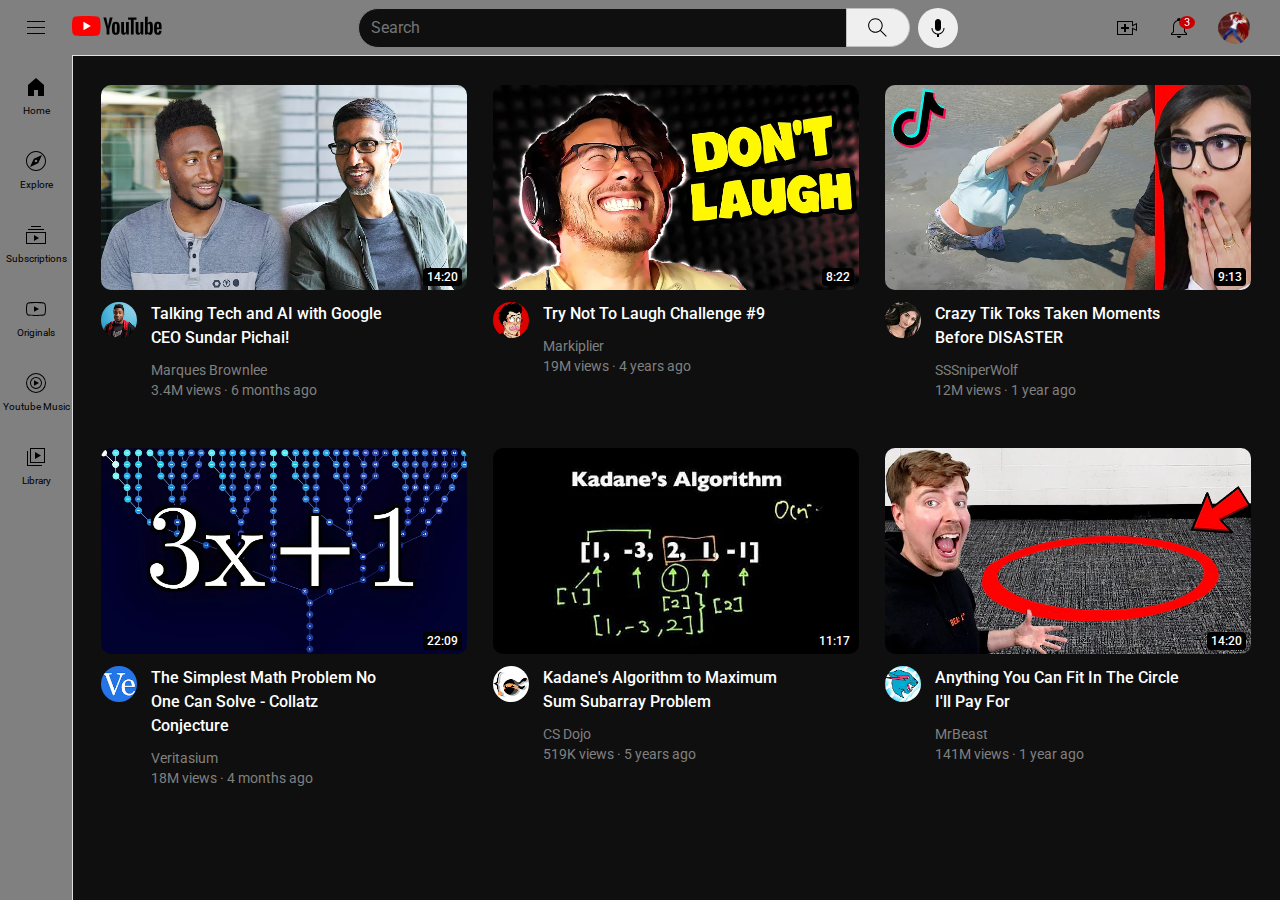
==== index.html @ 35b1c68c "Rename youtube.html to index.html" ====
<!DOCTYPE html>
<html>
  <head>
    <title>
      Youtube Clone
    </title>
    <meta charset="utf-8">
    <meta name="viewport" content="width=device-width, initial-scale=1">
    <link rel="shortcut icon" href="favicon.ico">
    <link rel="preconnect" href="https://fonts.googleapis.com">
    <link rel="preconnect" href="https://fonts.gstatic.com" crossorigin>
    <link href="https://fonts.googleapis.com/css2?family=Roboto:wght@400;500;700&display=swap" rel="stylesheet">  
    <link rel="stylesheet" href="general.css">
    <link rel="stylesheet" href="video-preview.css">
    <link rel="stylesheet" href="header.css">
    <link rel="stylesheet" href="sidebar.css">
  </head>
  <body>
    <div id="header" class="header">
      <div class="left-section">
        <img class="hamburger-menu" src="header-icons/hamburger-menu.svg">
        <a href="https://www.youtube.com/">
          <img class="youtube-logo" src="header-icons/youtube-logo.svg">
        </a>
      </div>
      <div class="middle-section">
        <input class="search-bar" type="text" placeholder="Search">
        <button class="search-button">
          <img class="search" src="header-icons/search.svg">
          <div class="tooltip">Search</div>
          <!--Put position absolute in position-->
        </button>
        <button class="voice-search-button">
          <img class= "voice-search" src="header-icons/voice-search-icon.svg">
          <div class="tooltip">Search with your voice</div>
        </button>
      </div>
      <div class="right-section">
        <div class="upload-icon-container">
          <img class="upload" src="header-icons/upload.svg">
          <div class="tooltip">Create</div>
        </div>
        <div class="notifications-container">
          <img class="notifications" src="header-icons/notifications.svg">
          <div class="notifications-count">3</div>
          <div class="tooltip">Notifications</div>
        </div>
        <img class="my-channel" src="header-icons/aoko.jpg">
      </div>
    </div>

    <div id="nav" class="sidebar">
      <div class="sidebar-link">
        <img src="sidebar-icons/home.svg">
        <div>Home</div>
      </div>
      <div class="sidebar-link">
        <img src="sidebar-icons/explore.svg">
        <div>Explore</div>
      </div>
      <div class="sidebar-link">
        <img src="sidebar-icons/subscriptions.svg">
        <div>Subscriptions</div>
      </div>
      <div class="sidebar-link">
        <img src="sidebar-icons/originals.svg">
        <div>Originals</div>
      </div>
      <div class="sidebar-link">
        <img src="sidebar-icons/youtube-music.svg">
        <div>Youtube Music</div>
      </div>
      <div class="sidebar-link">
        <img src="sidebar-icons/library.svg">
        <div>Library</div>
      </div>
    </div>
    <div id="main">
      <div class="video-grid">
        <div class="video-preview">
          <a class="video-preview-link" href="https://www.youtube.com/watch?v=n2RNcPRtAiY">
            <div class="video-preview-link"></div>
          </a>
          <div class="thumbnail-row">
            <div>
              <a class= "video-link" href="https://www.youtube.com/watch?v=n2RNcPRtAiY">
                <img class="thumbnail" src="thumbnails/thumbnail-1.webp">
              </a>
            </div>
            <div class="video-time">
              <p>14:20</p>
            </div>
          </div>
          <div class="video-info-grid">
            <div class="channel-picture">  
              <div class="profile-picture-container">
                <a href="https://www.youtube.com/c/mkbhd">
                  <img class="profile-picture" src="channel-icons/channel-1.jpeg">
                </a>
                <div class="channel-tooltip-name">
                    Marques Brownlee
                </div>
              </div>
            </div>
            <div class="video-info">
                <p class="video-title">
                  <a class= "video-link" href="https://www.youtube.com/watch?v=n2RNcPRtAiY">Talking Tech and AI with Google CEO Sundar Pichai!</a>
                </p>
                <div class="video-author-container">
                  <a class="video-author-link" href="https://www.youtube.com/c/mkbhd">
                    <p class="video-author">Marques Brownlee</p>
                  </a>
                  <div class="video-author-tooltip">Marques Brownlee</div>
                </div>
                <p class="video-stats">
                  3.4M views &#183; 6 months ago
                </p>
            </div>
          </div>
        </div>  
        <div class="video-preview">
          <a class="video-preview-link" href="https://www.youtube.com/watch?v=mP0RAo9SKZk">
            <div class="video-preview-link"></div>
          </a> 
          <div class="thumbnail-row">
            <div>
              <a class= "video-link" href="https://www.youtube.com/watch?v=mP0RAo9SKZk">
                <img class="thumbnail" src="thumbnails/thumbnail-2.webp">
              </a>
            </div>
            <div class="video-time">
              <p>8:22</p>
            </div>
          </div>
          <div class="video-info-grid">
            <div class="channel-picture">  
              <div class="profile-picture-container">
                <a href="https://www.youtube.com/c/markiplier">
                  <img class="profile-picture" src="channel-icons/channel-2.jpeg">
                </a>
                <div class="channel-tooltip-name">
                    Markplier
                </div>
              </div>
            </div>
            <div class="video-info">
                <p class="video-title">
                  <a class= "video-link" href="https://www.youtube.com/watch?v=mP0RAo9SKZk">Try Not To Laugh Challenge #9</a>
                </p>
                <div class="video-author-container">
                  <a class="video-author-link" href="https://www.youtube.com/c/markiplier">
                    <p class="video-author">Markiplier</p>
                  </a>
                  <div class="video-author-tooltip">Markiplier</div>
                </div>
                <p class="video-stats">
                  19M views &#183; 4 years ago
                </p>
            </div>
          </div>
        </div>
        <div class="video-preview"> 
          <a class="video-preview-link" href="https://www.youtube.com/watch?v=FgjPQQeTh1w">
            <div class="video-preview-link"></div>
          </a> 
          <div class="thumbnail-row">
            <div>
              <a class= "video-link" href="https://www.youtube.com/watch?v=FgjPQQeTh1w">
                <img class="thumbnail" src="thumbnails/thumbnail-3.webp">
              </a>
            </div>
            <div class="video-time">
              <p>9:13</p>
            </div>
          </div>
          <div class="video-info-grid">
            <div class="channel-picture">  
              <div class="profile-picture-container">
                <a href="https://www.youtube.com/user/SSSniperWolf">
                  <img class="profile-picture" src="channel-icons/channel-3.jpeg">
                </a>
                <div class="channel-tooltip-name">
                    SSSniperWolf
                </div>
              </div>
            </div>
            <div class="video-info">
                <p class="video-title">
                  <a class= "video-link" href="https://www.youtube.com/watch?v=FgjPQQeTh1w">Crazy Tik Toks Taken Moments Before DISASTER</a>
                </p>
                <div class="video-author-container">
                  <a class="video-author-link" href="https://www.youtube.com/user/SSSniperWolf">
                    <p class="video-author">SSSniperWolf</p>
                  </a>
                  <div class="video-author-tooltip">SSSniperWolf</div>
                </div>
                <p class="video-stats">
                  12M views &#183; 1 year ago
                </p>
            </div>
          </div>
        </div>
        <div class="video-preview"> 
          <a class="video-preview-link" href="https://www.youtube.com/watch?v=094y1Z2wpJg">
            <div class="video-preview-link"></div>
          </a> 
          <div class="thumbnail-row">
            <div>
              <a class= "video-link" href="https://www.youtube.com/watch?v=094y1Z2wpJg">
                <img class="thumbnail" src="thumbnails/thumbnail-4.webp">
              </a>
            </div>
            <div class="video-time">
              <p>22:09</p>
            </div>
          </div>
          <div class="video-info-grid">
            <div class="channel-picture"> 
              <div class="profile-picture-container">
                <a href="https://www.youtube.com/c/veritasium">
                  <img class="profile-picture" src="channel-icons/channel-4.jpeg">
                </a>
                <div class="channel-tooltip-name">
                    Veritasium
                </div>
              </div>
            </div>
            <div class="video-info">
                <p class="video-title">
                  <a class= "video-link" href="https://www.youtube.com/watch?v=094y1Z2wpJg">The Simplest Math Problem No One Can Solve - Collatz Conjecture</a>
                </p>
                <div class="video-author-container">
                  <a class="video-author-link" href="https://www.youtube.com/c/veritasium">
                    <p class="video-author">Veritasium</p>
                  </a>
                  <div class="video-author-tooltip">Veritasium</div>
                </div>
                <p class="video-stats">
                  18M views &#183; 4 months ago
                </p>
            </div>
          </div>
        </div>
        <div class="video-preview"> 
          <a class="video-preview-link" href="https://www.youtube.com/watch?v=86CQq3pKSUw">
            <div class="video-preview-link"></div>
          </a> 
          <div class="thumbnail-row">
            <div>
              <a class= "video-link" href="https://www.youtube.com/watch?v=86CQq3pKSUw">
                <img class="thumbnail" src="thumbnails/thumbnail-5.webp">
              </a>
            </div>
            <div class="video-time">
              <p>11:17</p>
            </div>
          </div>
          <div class="video-info-grid">
            <div class="channel-picture">  
              <div class="profile-picture-container">
                <a href="https://www.youtube.com/c/CSDojo">
                  <img class="profile-picture" src="channel-icons/channel-5.jpeg">
                </a>
                <div class="channel-tooltip-name">
                    CS Dojo
                </div>
              </div>
            </div>
            <div class="video-info">
                <p class="video-title">
                  <a class= "video-link" href="https://www.youtube.com/watch?v=86CQq3pKSUw">Kadane's Algorithm to Maximum Sum Subarray Problem</a>
                </p>
                <div class="video-author-container">
                  <a class="video-author-link" href="https://www.youtube.com/c/CSDojo">
                    <p class="video-author">CS Dojo</p>
                  </a>
                  <div class="video-author-tooltip">CS Dojo</div>
                </div>
                <p class="video-stats">
                  519K views &#183; 5 years ago
                </p>
            </div>
          </div>
        </div>
        <div class="video-preview"> 
          <a class="video-preview-link" href="https://www.youtube.com/watch?v=yXWw0_UfSFg">
            <div class="video-preview-link"></div>
          </a> 
          <div class="thumbnail-row">
            <div>
              <a class= "video-link" href="https://www.youtube.com/watch?v=yXWw0_UfSFg">
                <img class="thumbnail" src="thumbnails/thumbnail-6.webp">
              </a>
            </div>
            <div class="video-time">
              <p>14:20</p> 
            </div>
          </div>
          <div class="video-info-grid">
            <div class="channel-picture"> 
              <div class="profile-picture-container">
                <a href="https://www.youtube.com/channel/UCX6OQ3DkcsbYNE6H8uQQuVA">
                  <img class="profile-picture" src="channel-icons/channel-6.jpeg">
                </a>
                <div class="channel-tooltip-name">
                    MrBeast
                </div>
              </div>
            </div>
            <div class="video-info">
                <p class="video-title">
                  <a class= "video-link" href="https://www.youtube.com/watch?v=yXWw0_UfSFg">Anything You Can Fit In The Circle I'll Pay For</a>
                </p>
                <div class="video-author-container">
                  <a class="video-author-link" href="https://www.youtube.com/channel/UCX6OQ3DkcsbYNE6H8uQQuVA">
                    <p class="video-author">MrBeast</p>
                  </a>
                  <div class="video-author-tooltip">MrBeast</div>
                </div>
                <p class="video-stats">
                  141M views &#183; 1 year ago 
                </p>
            </div>
          </div>
        </div>
      </div>
    </div>
  </body>

</html>
---- general.css ----
p {
  margin-top: 0;
  margin-bottom: 0;
}
body {
  /*This style below will be inherited*/
  background-color: rgb(15, 15, 15);
  color: white;
  margin: 0;
  padding-top: 80px;
  padding-left: 96px;
  padding-right: 24px;
  font-family: Roboto, Arial;
}

@media (min-width: 1750.1px) {
  body {
    margin-left: 168px;
  }
}
---- video-preview.css ----
.thumbnail {
  width: 100%;
  border-radius: 10px;
  cursor: pointer;
}
.video-title { 
  margin-top: 0;
  font-weight: 500;
  font-size: 14px;
  margin-bottom: 10px;
  line-height: 20px;
  cursor: pointer;
}
@media (min-width: 1000px) {
  .video-title {
    font-size: 16px;
    line-height: 24px;
  }
}

.video-link {
  color: white;
  text-decoration: none;
}

.profile-picture {
  display: inline-block;
  width: 40px;
  vertical-align: top;
  margin-right: 10px;
  cursor: pointer;
}

.channel-picture {
  display: inline-block;
}

.profile-picture-container {
  position: relative;
  display: inline-block;
  width: 36px;
}

.channel-tooltip-name {
  font-family: Roboto, Arial;
  position: absolute;
  background-color: rgb(41, 41, 41);
  color: white;
  padding-top: 4px;
  padding-bottom: 4px;
  padding-left: 2px;
  padding-right: 2px;
  border-radius: 4px;
  border-style: solid;
  border-width: 1px;
  font-size: 12px;
  top: 40px;
  left: 20px;
  opacity: 0;
  transition: opacity 0.15s;
  pointer-events: none;
  white-space: nowrap;
  z-index: 200;
}

.profile-picture-container:hover .channel-tooltip-name {
  opacity: 1;
}

.video-info {
  display: inline-block;
  width: 245px;
}

.profile-picture {
  width: 36px;
  border-radius: 50%;
}

.video-author {
  font-size: 12px;
  margin-bottom: 4px;
  display: inline-block;
}
.video-author-link {
  text-decoration: none;
  color: gray;
  transition: color;
}
.video-author-link:hover {
  color: white;
}

.video-author-container {
  position: relative;
  display: inline-flex;
  justify-content: center;
  align-items: center;
}

.video-author-container .video-author-tooltip {
  font-family: Roboto, Arial;
  position: absolute;
  background-color: rgb(108, 108, 108);
  color: white;
  padding-top: 8px;
  padding-bottom: 8px;
  padding-left: 6px;
  padding-right: 6px;
  border-radius: 4px;
  font-size: 11px;
  bottom: 40px;
  opacity: 0;
  transition: opacity 0.15s;
  white-space: nowrap;
  pointer-events: none;
}

.video-author-container:hover .video-author-tooltip {
  opacity: 1;
}
.video-stats {
  color: gray;
  font-size: 12px;
}

@media (min-width: 1000px) {
  .video-author,
  .video-stats {
    font-size: 14px;
  }
}

.thumbnail-row {
  margin-bottom: 8px;
  position: relative;
}
.video-grid {
  display: grid;
  grid-template-columns: 1fr 1fr 1fr;
  column-gap: 16px;
  row-gap: 40px;
}
@media (max-width:750px) {
  .video-grid {
    grid-template-columns: 1fr 1fr;
  }
}
@media (min-width:750.1) and (max-width:1750px) {
  .video-grid {
    grid-template-columns: 1fr 1fr 1fr;
  }
}
@media (min-width:1750.1px) {
  .video-grid {
    grid-template-columns: 1fr 1fr 1fr 1fr;
  }
}

.video-info-grid {
  display: grid;
  grid-template-columns: 50px 1fr;
}

.video-time {
  background-color: rgb(0, 0, 0);
  color: white;
  position: absolute;
  bottom: 8px;
  right: 5px;
  font-style: Roboto, Arial;
  font-size: 12px;
  font-weight: 500;
  padding: 2px 4px;
  border-radius: 4px;
}

.video-preview {
  position: relative;
  padding: 5px;
  cursor: pointer;
  border-radius: 3px;
}

.video-preview-link {
  position: absolute;
  top: 0;
  bottom: 0;
  right: 0;
  left: 0;
}

.video-preview:active {
  background-color:rgb(50, 50, 50);
}
---- header.css ----
.header {
  height: 55px;
  display: flex;
  flex-direction: row;
  justify-content: space-between;
  position: fixed;
  top: 0;
  left:0;
  right:0;
  background-color: gray;
  border-bottom-width: 1px;
  border-bottom-style: solid;
  border-bottom-color:rgb(222, 222, 222);
  z-index: 100;
}
.header img {
  cursor: pointer;
}
.header button {
  cursor: pointer;
}

.left-section {
  width: 165px;
  display: flex;
  align-items: center;
}


.hamburger-menu {
  height: 24px;
  margin-left: 24px;
  margin-right: 24px;
}

.youtube-logo {
  height: 20px;
}

.middle-section {
  flex: 1;
  margin-left: 70px;
  margin-right: 35px;
  max-width: 600px;
  display: flex;
  align-items: center;
}

.search-bar {
  flex: 1;
  background-color: rgb(15, 15, 15);
  border: 1px solid gray;
  border-top-left-radius: 36px;
  border-bottom-left-radius: 36px;
  font-size: 16px;
  height: 36px;
  padding-left: 12px;
  color: white;
  box-shadow: inset 1px 2px 3px rgba(255, 255, 255, 0.015);
  width: 0; 
}

.search-bar::placeholder {
  font-family: Roboto, Arial;
  font-size: 16px;
}

.search-button {
  height: 39px;
  width: 64px;
  border-top-right-radius: 36px;
  border-bottom-right-radius: 36px;
  border-width: 1px;
  border-style: solid;
  border-color: rgb(192, 192, 192);
  margin-left: -1px;
  position: relative;
}

.search {
  height: 25px;
}

.search-button,
.voice-search-button,
.upload-icon-container,
.notifications-container {
  position: relative;
  display: flex;
  justify-content: center;
  align-items: center;
}

.search-button .tooltip, 
.voice-search-button .tooltip,
.notifications-container .tooltip,
.upload-icon-container .tooltip {
  font-family: Roboto, Arial;
  position: absolute;
  background-color: rgb(108, 108, 108);
  color: white;
  padding-top: 10px;
  padding-bottom: 10px;
  padding-left: 8px;
  padding-right: 8px;
  border-radius: 4px;
  font-size: 12px;
  bottom: -55px;
  opacity: 0;
  transition: opacity 0.15s;
  pointer-events: none;
  white-space: nowrap;
}

.search-button:hover .tooltip, 
.voice-search-button:hover .tooltip,
.notifications-container:hover .tooltip,
.upload-icon-container:hover .tooltip {
  opacity: 1; 
}
.voice-search-button {
  height: 40px;
  width: 40px;
  border-radius: 50%;
  border: none;
  margin-left: 8px;
}

.voice-search {
  height: 24px;
}


.right-section {
  width: 140px;
  display: flex;
  align-items: center;
  justify-content: space-between;
  margin-right: 25px;
  flex-shrink: 0;
}

.upload {
  height: 24px;
}

.notifications-container {
  position: relative;
}

.notifications {
  height: 24px;
  
}

.notifications-count {
  position: absolute;
  top: 0;
  right: -4px;
  background-color: rgb(198, 0, 0);
  color: white;
  border-radius: 50%;
  font-family: Roboto, Arial;
  font-size: 11px;
  padding-left: 5px;
  padding-right: 5px;

}

.my-channel {
  height: 32px;
  width: 32px;
  object-fit: cover;
  border-radius: 50%;
  padding-right: 5px;
}
---- sidebar.css ----
@media (max-width: 1750px) {
  .sidebar {
    position: fixed;
    top: 55px;
    left: 0;
    bottom: 0;
    width: 72px;
    background-color: gray;
    border-right-color: rgb(222, 222, 222);
    border-right-style: solid;
    border-right-width: 1px;
    z-index: 200;
  }
  
  .sidebar-link {
    height: 74px;
    display: flex;
    justify-content: center;
    align-items: center; 
    flex-direction: column;
    cursor: pointer;
  }
  
  .sidebar-link:hover {
    background-color: rgb(225, 224, 224);
  }
  
  .sidebar-link img {
    height: 24px;
    margin-bottom: 6px;
    padding-top: 6px;
  }
  
  .sidebar-link div {
    font-family: Roboto, Arial;
    font-size: 10px;
    color: black;
  }
}

@media (min-width: 1750.1px) {
  .sidebar {
    position: fixed;
    top: 55px;
    left: 0;
    bottom: 0;
    width: 240px;
    background-color: gray;
    border-right-color: rgb(222, 222, 222);
    border-right-style: solid;
    border-right-width: 1px;
    z-index: 200;
  }
  
  .sidebar-link {
    height: 74px;
    display: flex;
    justify-content: start;
    align-items: center; 
    flex-direction: row;
    cursor: pointer;
    padding-left: 24px;
  }
  
  .sidebar-link:hover {
    background-color: rgb(225, 224, 224);
  }
  
  .sidebar-link img {
    height: 24px;
    margin-bottom: 6px;
    padding-top: 6px;
    margin-right: 24px;
  }
  
  .sidebar-link div {
    font-family: Roboto, Arial;
    font-size: 14px;
    color: black;
  }
}
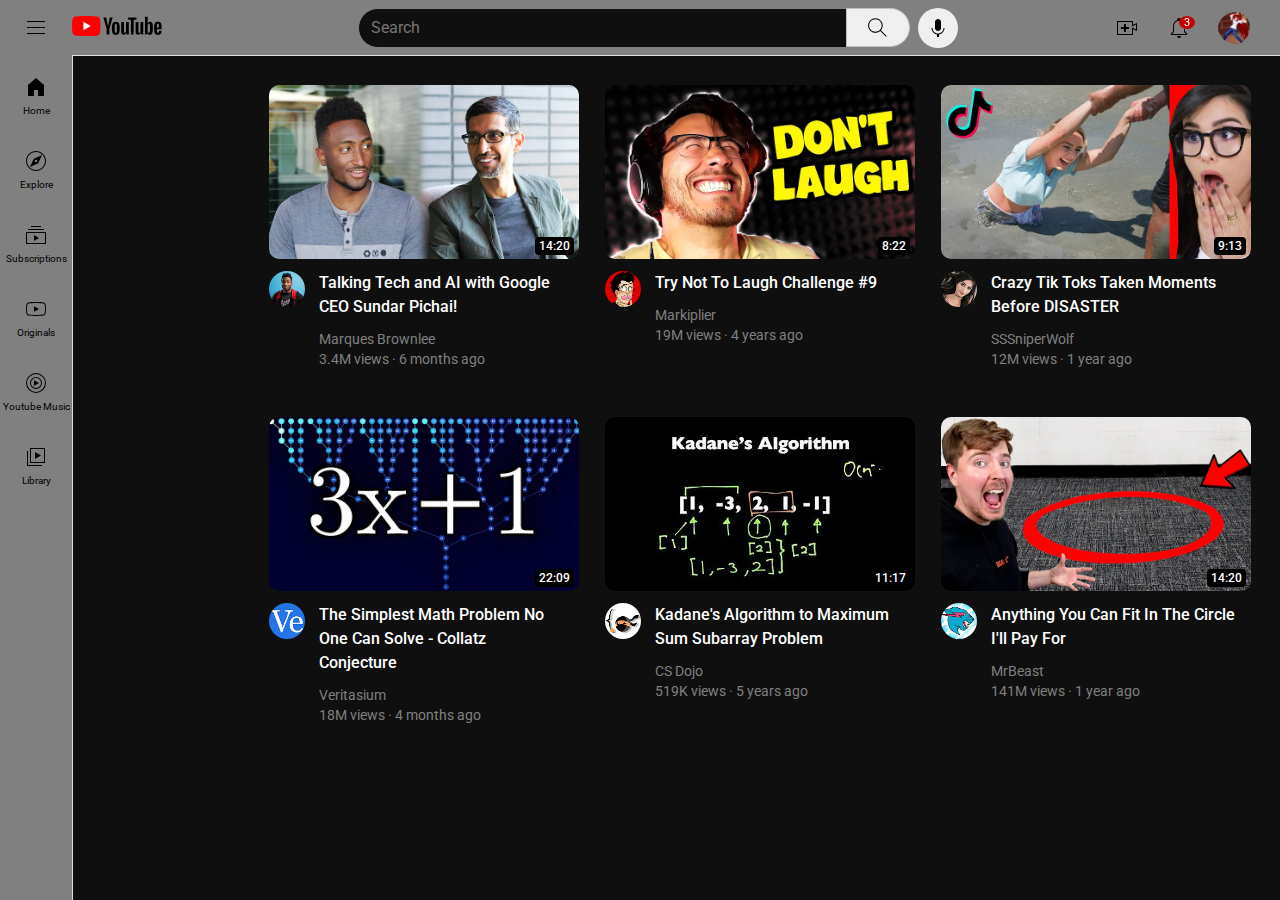
==== commit e66fdf95: "Add files via upload" ====
--- a/index.html
+++ b/index.html
@@ -327,4 +327,4 @@
     </div>
   </body>
 
-</html>
+</html>--- a/general.css
+++ b/general.css
@@ -13,7 +13,7 @@
   font-family: Roboto, Arial;
 }
 
-@media (min-width: 1750.1px) {
+@media (min-width: 750.1px) {
   body {
     margin-left: 168px;
   }
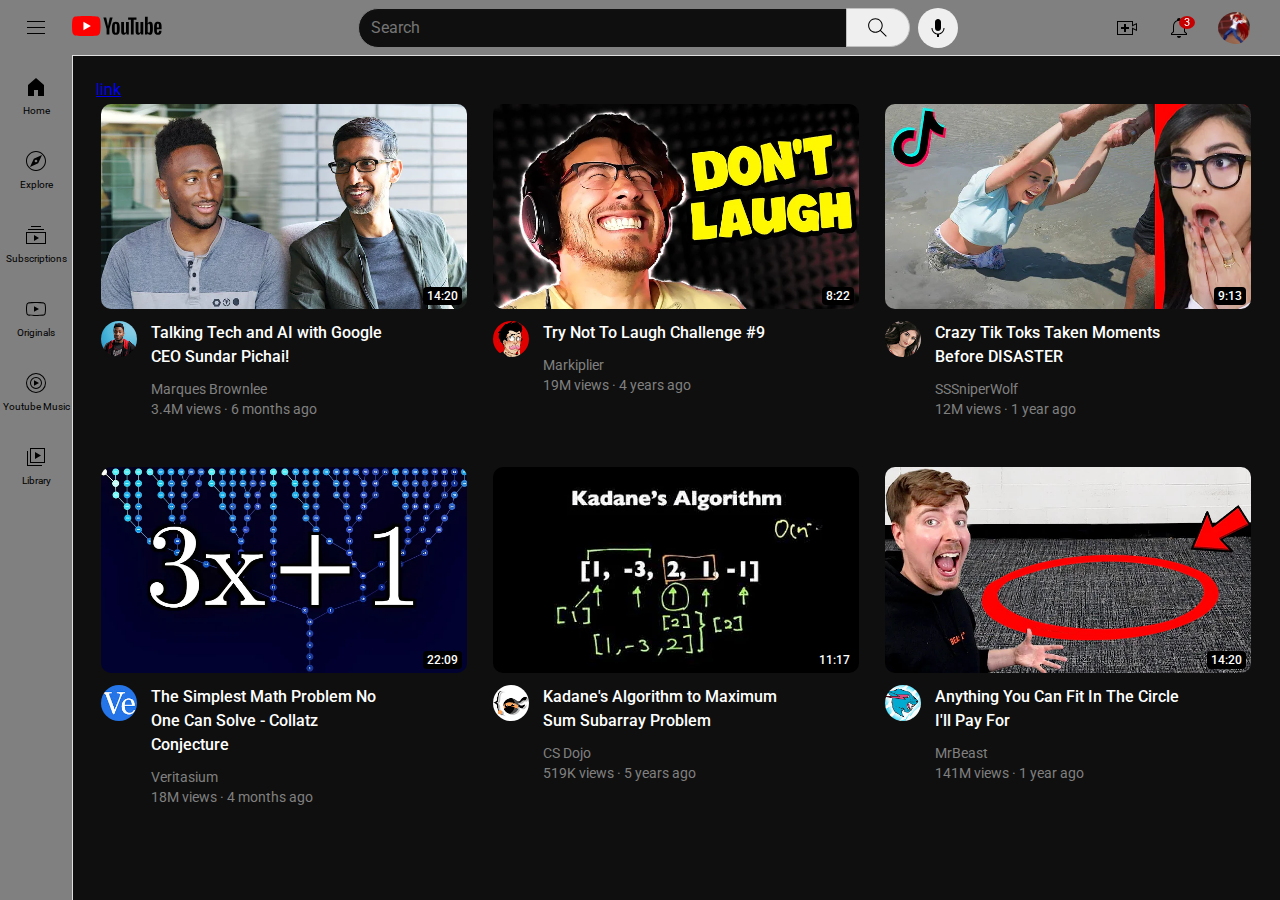
==== commit 9a4d28ec: "Add files via upload" ====
--- a/index.html
+++ b/index.html
@@ -4,7 +4,6 @@
     <title>
       Youtube Clone
     </title>
-    <meta charset="utf-8">
     <meta name="viewport" content="width=device-width, initial-scale=1">
     <link rel="shortcut icon" href="favicon.ico">
     <link rel="preconnect" href="https://fonts.googleapis.com">
@@ -76,6 +75,7 @@
       </div>
     </div>
     <div id="main">
+      <a href="page.html">link</a>
       <div class="video-grid">
         <div class="video-preview">
           <a class="video-preview-link" href="https://www.youtube.com/watch?v=n2RNcPRtAiY">
--- a/general.css
+++ b/general.css
@@ -13,7 +13,7 @@
   font-family: Roboto, Arial;
 }
 
-@media (min-width: 750.1px) {
+@media (min-width: 1750.1px) {
   body {
     margin-left: 168px;
   }
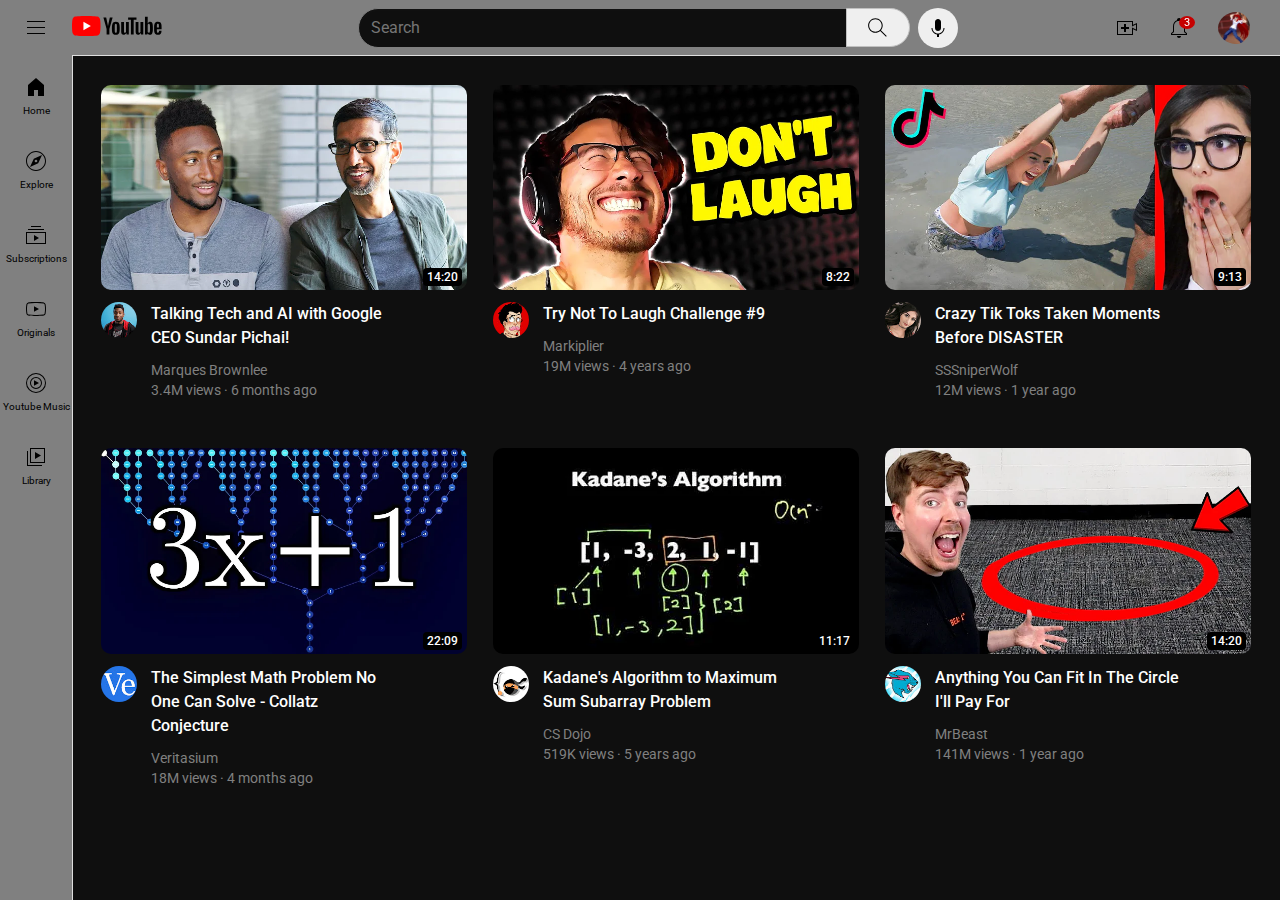
==== commit ac4045c8: "Add files via upload" ====
--- a/index.html
+++ b/index.html
@@ -4,6 +4,7 @@
     <title>
       Youtube Clone
     </title>
+    <meta charset="utf-8">
     <meta name="viewport" content="width=device-width, initial-scale=1">
     <link rel="shortcut icon" href="favicon.ico">
     <link rel="preconnect" href="https://fonts.googleapis.com">
@@ -75,7 +76,6 @@
       </div>
     </div>
     <div id="main">
-      <a href="page.html">link</a>
       <div class="video-grid">
         <div class="video-preview">
           <a class="video-preview-link" href="https://www.youtube.com/watch?v=n2RNcPRtAiY">
